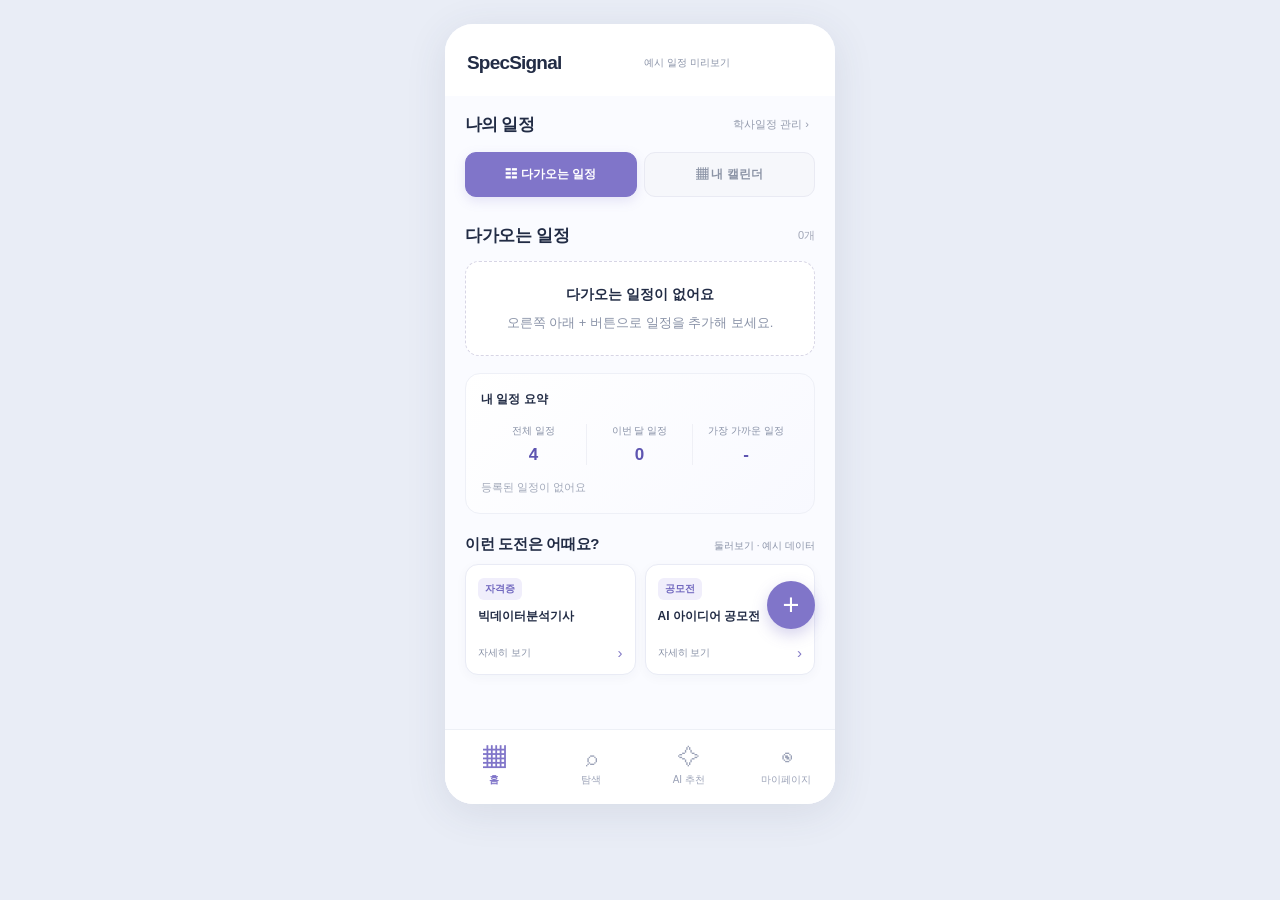
==== pages/SpecSignal_11.10.html @ 3e45f003 "Add files via upload" ====
<!DOCTYPE html>

<html lang="ko"><head><meta charset="utf-8"/><meta content="width=device-width,initial-scale=1,viewport-fit=cover" name="viewport"/><title>SpecSignal | 모바일 프로토타입</title>
<style>
:root{--bg:#f7f8fc;--white:#fff;--ink:#25263c;--muted:#7a7d91;--primary:#6e67bb;--soft:#efedfa;--border:#e8e9f1;--danger:#b64d5d;--shadow:0 5px 18px #3b38600b}*{box-sizing:border-box}html,body{margin:0;min-height:100%;font-family:system-ui,-apple-system,'Malgun Gothic',sans-serif;color:var(--ink);background:#fff}button,input,textarea,select{font:inherit}button{cursor:pointer}button:disabled{opacity:.5;cursor:not-allowed}.app{max-width:520px;height:100dvh;min-height:520px;margin:auto;background:var(--bg);display:flex;flex-direction:column;overflow:hidden}.top{background:white;display:flex;align-items:center;justify-content:space-between;min-height:60px;padding:0 19px;border-bottom:1px solid var(--border);flex-shrink:0}.brand{font-size:19px;font-weight:850;letter-spacing:-.8px;color:#514a9d}.top-actions{display:flex;align-items:center;gap:10px}.top-btn{background:transparent;border:0;color:#55536d;font-size:13px;padding:7px}.main{flex:1;overflow-y:auto;overscroll-behavior:contain;padding:22px 18px 30px}.page{display:none;animation:appear .16s ease}.page.active{display:block}@keyframes appear{from{opacity:.4;transform:translateY(4px)}to{opacity:1;transform:none}}.bottom{flex-shrink:0;display:grid;grid-template-columns:repeat(4,1fr);height:72px;background:white;border-top:1px solid var(--border);padding-bottom:env(safe-area-inset-bottom)}.bottom button{border:0;background:white;color:#8c8ca0;font-size:11px;display:flex;flex-direction:column;justify-content:center;align-items:center;gap:5px}.bottom button.active{color:var(--primary);font-weight:750}.bottom .symbol{font-size:22px;line-height:1}.bottom.hidden{display:none}h1{font-size:24px;letter-spacing:-.8px;margin:0 0 7px}h2{font-size:16px;margin:22px 0 11px;letter-spacing:-.3px}h3{font-size:15px;margin:6px 0}p{line-height:1.6}.muted{font-size:13px;color:var(--muted);margin:0 0 17px}.card{background:white;border:1px solid var(--border);border-radius:17px;padding:16px;margin:11px 0;box-shadow:var(--shadow)}.card p{font-size:13px;color:#6f7186;margin:7px 0}.field{display:block;font-size:12px;font-weight:700;margin:15px 0 7px}.input{display:block;width:100%;border:1px solid #dcdde9;background:white;border-radius:11px;min-height:45px;padding:11px 12px;color:var(--ink);outline:none}.input:focus{border-color:var(--primary);box-shadow:0 0 0 3px #6e67bb1a}textarea.input{min-height:86px;resize:vertical}.two{display:grid;grid-template-columns:1fr 1fr;gap:10px}.btn{border:0;border-radius:11px;padding:12px 15px;font-weight:750;font-size:13px;background:var(--primary);color:white}.btn.alt{background:var(--soft);color:#565098}.btn.line{border:1px solid var(--border);background:white;color:#55556c}.btn.danger{background:#fff1f2;color:var(--danger)}.btn.small{padding:9px 11px;font-size:12px}.btn.full{width:100%;margin-top:12px}.row{display:flex;align-items:center;gap:8px;flex-wrap:wrap}.between{justify-content:space-between}.tag{display:inline-flex;background:var(--soft);color:#625ba7;border-radius:7px;padding:5px 8px;font-size:11px;font-weight:700}.tag.gray{background:#f1f1f5;color:#77788c}.tag.warn{background:#fff2ed;color:#ac664f}.meta{font-size:12px;color:var(--muted)}.tabs{display:grid;grid-template-columns:1fr 1fr;background:#edecf5;border-radius:12px;padding:4px;gap:4px;margin:17px 0}.tabs button{border:0;background:transparent;border-radius:9px;padding:11px;color:#74728c;font-size:13px;font-weight:700}.tabs button.active{background:white;color:#554da3;box-shadow:0 1px 5px #0001}.item{display:flex;justify-content:space-between;gap:10px;align-items:flex-start}.item-content{min-width:0;flex:1}.item h3{line-height:1.4}.arrow{font-size:20px;color:#aaa6c9;align-self:center}.divider{height:1px;background:var(--border);margin:13px 0}.empty,.notice{border:1px dashed #d7d5e5;background:#fff;border-radius:14px;padding:21px 15px;text-align:center;color:var(--muted);font-size:13px;line-height:1.7;margin:14px 0}.empty strong,.notice strong{display:block;color:var(--ink);font-size:14px;margin-bottom:5px}.notice.error{border-color:#eac7cb;background:#fff8f8;color:#a05a64}.notice.loading{border-style:solid;background:#f1effc;color:#625ba7}.notice.success{border-style:solid;background:#f1f8f3;color:#467657}.mini{font-size:11px;color:var(--muted)}.cal-top{display:flex;align-items:center;justify-content:space-between;margin:12px 0}.cal-top strong{font-size:17px}.cal-grid{display:grid;grid-template-columns:repeat(7,1fr);gap:4px}.cal-head{text-align:center;font-size:11px;color:var(--muted);padding:7px 0}.cal-day{min-height:47px;border-radius:10px;background:#f9f9fc;text-align:center;padding:8px 2px;font-size:12px;border:1px solid transparent}.cal-day.today{border-color:#b9b4e5}.cal-day.has{background:#eeebfa;color:#5d56a4;font-weight:700}.cal-day .dots{display:flex;justify-content:center;gap:3px;margin-top:5px}.cal-day .dots i{width:5px;height:5px;background:#7c75c4;border-radius:50%}.cal-day .dots i.school{background:#a9aabc}.date-line{display:flex;justify-content:space-between;align-items:center;gap:10px;padding:11px 0;border-bottom:1px solid var(--border)}.date-line:last-child{border:0}.date-line strong{font-size:13px}.date-line .date{font-size:11px;color:var(--muted);margin-top:3px}.dday{font-size:12px;color:#645bad;font-weight:800;white-space:nowrap}.bubble{max-width:92%;padding:12px 13px;border-radius:14px;font-size:13px;line-height:1.6;margin:12px 0}.bubble.ai{background:white;border:1px solid var(--border);border-top-left-radius:4px}.bubble.user{background:#e8e5f9;margin-left:auto;border-bottom-right-radius:4px}.help{font-size:12px;color:var(--muted);margin-top:8px}.hide{display:none!important}.toast{position:fixed;left:50%;bottom:90px;transform:translateX(-50%);background:#302e47;color:white;padding:12px 18px;border-radius:12px;font-size:12px;max-width:90%;z-index:10;box-shadow:0 8px 30px #0002}.pill-button{border:1px solid var(--border);background:white;color:#65617e;border-radius:999px;padding:8px 12px;font-size:12px}.pill-button.active{background:var(--soft);color:var(--primary);border-color:#c7c3e6}.link{color:#6259ac;text-decoration:underline;text-underline-offset:3px;word-break:break-all}.inline-warning{color:var(--danger);font-size:12px;margin:8px 0}.info-strip{background:#f0eefb;color:#645da5;border-radius:12px;padding:12px;font-size:12px;line-height:1.6}.profile{display:flex;gap:12px;align-items:center;margin-bottom:16px}.avatar{background:#e9e6fa;border-radius:14px;padding:12px;color:#6359ad;font-size:23px}.small-muted{font-size:12px;color:var(--muted)}@media(min-width:600px){body{background:#f0f0f6}.app{box-shadow:0 0 40px #27244b12}}@media(max-width:360px){.main{padding:18px 13px}.btn{padding:11px}.cal-day{min-height:42px}}

/* SpecSignal combined final: screenshot #2 visuals + deployed prototype features */
:root{--bg:#fafbff;--white:#fff;--ink:#222c45;--muted:#8992a7;--primary:#8075c9;--soft:#f1effc;--border:#e9ebf4;--danger:#d96070;--shadow:0 4px 16px rgba(36,48,83,.045)}
html,body{background:#e9edf6;color:var(--ink);font-family:Pretendard,"Noto Sans KR",-apple-system,BlinkMacSystemFont,"Segoe UI","Malgun Gothic",sans-serif;font-size:14px}
button,input,select,textarea{font-family:inherit}button{transition:background .15s ease}button:focus-visible,input:focus-visible,textarea:focus-visible,select:focus-visible{outline:2px solid var(--primary);outline-offset:2px}
.app{width:100%;max-width:390px;min-height:100dvh;height:100dvh;background:var(--bg);box-shadow:0 8px 42px #34405c1b}
.top{min-height:72px;height:72px;background:#fff;border:0;padding:12px 22px 7px}
.brand{font-size:19px;color:var(--ink);font-weight:850;letter-spacing:-.8px}
.main{background:var(--bg);padding:17px 20px 88px}
.page h1{font-size:21px;color:var(--ink);margin:0 0 7px}
.page h2{font-size:16px;color:var(--ink)}.muted{color:var(--muted)}
.card{background:#fff;border:1px solid #eceef6;border-radius:16px;box-shadow:var(--shadow);padding:17px}
.btn{background:var(--primary);border-radius:11px;min-height:42px}.btn.alt{background:var(--soft);color:#6a5eb7}.btn.line{border:1px solid #e2e3f3;color:#6a5eb7}.btn.danger{background:#fff3f5;color:#d85d70}
.input{border:1px solid #e4e8f1;border-radius:11px}.input:focus{border-color:var(--primary);box-shadow:0 0 0 3px #8075c91b}
.home-intro{display:flex;align-items:center;justify-content:space-between;margin:0 0 16px;gap:12px}.home-intro h1{font-size:17px;margin:0}.text-action{border:0;background:none;color:#949bad;font-size:11px;white-space:nowrap}
.home-switch{display:grid;grid-template-columns:1fr 1fr;gap:7px;margin:0 0 27px;background:none;border:0;padding:0}
.home-switch button{min-height:45px;border:1px solid #e9eaf3;background:#f6f7fb;color:#8b93a5;border-radius:11px;font-size:12px;font-weight:750;padding:7px 4px;white-space:nowrap}
.home-switch button.active{background:var(--primary);border-color:var(--primary);color:white;box-shadow:0 4px 12px #8075c92c}
.home-section-head{display:flex;justify-content:space-between;align-items:center;margin-bottom:13px}.home-section-head h2{margin:0;font-size:17px}.soft-label{font-size:11px;color:#a1a6b7;background:transparent}
.schedule-list{display:grid;gap:9px;border:0;background:transparent;box-shadow:none;border-radius:0}
.schedule-item{display:flex;align-items:center;gap:12px;width:100%;min-height:67px;padding:12px 13px;background:#fff;border:1px solid #eff0f6;border-radius:13px;box-shadow:var(--shadow);text-align:left;margin-bottom:0}
.schedule-item:last-child{border-bottom:1px solid #eff0f6}
.schedule-dday{min-width:55px;border-radius:10px;background:var(--soft);color:#6259bd;font-size:14px;font-weight:850;padding:12px 5px;text-align:center}
.schedule-info{flex:1;min-width:0}.schedule-info strong{font-size:13px;color:var(--ink);display:block}.schedule-info small{font-size:11px;color:var(--muted);display:block;margin-top:5px}.schedule-chevron{color:#a7acc0;font-size:23px}
.summary-panel{background:linear-gradient(135deg,#fff,#f8f9ff);border:1px solid #eef0f7;border-radius:15px;margin-top:17px;padding:17px 15px;box-shadow:none}
.summary-panel h3{font-size:12px;margin:0 0 16px}.summary-metrics{display:grid;grid-template-columns:repeat(3,minmax(0,1fr));background:transparent;border:0;padding:0}.summary-metrics>div{text-align:center;min-width:0;border-right:1px solid #eff0f6;padding:0 2px}.summary-metrics>div:last-child{border:0}.summary-metrics small{font-size:10px;color:var(--muted);display:block}.summary-metrics strong{display:block;margin-top:7px;font-size:17px;color:#5e55b1}.summary-next{font-size:11px;color:#a1a8b9;margin:14px 0 0}
.floating-add{position:sticky;bottom:12px;display:block;margin:20px 0 0 auto;width:48px;height:48px;border:0;border-radius:50%;background:var(--primary);color:#fff;font-size:29px;box-shadow:0 6px 15px #7066c04a;z-index:2}
.calendar-shell{border:0;background:transparent;padding:0;box-shadow:none}.cal-top{margin:3px 0 23px}.cal-top strong{font-size:17px}.month-nav{border:0;background:none;color:#3d4660;font-size:25px;padding:2px 12px}
.cal-grid{gap:7px 0}.cal-head{font-size:11px;color:#8c94a8;padding-bottom:12px}.cal-grid>.cal-head:first-child{color:#ec7777}.cal-grid>.cal-head:nth-child(7){color:#697bc9}.cal-day{height:35px;min-height:35px;padding:4px 1px;background:transparent;border:0;border-radius:50%;font-size:12px;color:#39435c}.cal-day.today{border:1px solid #d6d4f0}.cal-day.selected{background:var(--primary);color:white;box-shadow:0 3px 9px #8075c947}.cal-day.has{background:transparent;color:#39435c}.cal-day.has.selected{background:var(--primary);color:white}.cal-day .dots{margin-top:2px}.cal-day .dots i{width:4px;height:4px;background:var(--primary)}.cal-day.selected .dots i{background:white}
.calendar-legend{display:flex;justify-content:center;gap:15px;margin-top:18px;color:var(--muted);font-size:10px}.calendar-legend .dot{display:inline-block;width:7px;height:7px;border-radius:50%;margin-right:4px}.calendar-legend .personal{background:var(--primary)}.calendar-legend .academic{background:#d2b879}
.selected-schedules{margin-top:24px;padding-top:15px;border-top:1px solid var(--border)}
.schedule-detail-card{background:white;border:1px solid #edf0f7;border-radius:17px;padding:22px 17px;box-shadow:var(--shadow)}.detail-kicker{color:#8b91a4}.schedule-kind{background:var(--soft);color:#756ac2;border-radius:20px;padding:5px 10px}.schedule-detail-line{border-color:#eef0f5}.schedule-actions .btn{border-radius:11px}
.tabs{background:#f3f4f8}.tabs button.active{color:#6e62bf}.tag{background:var(--soft);color:#756ac2}.pill-button.active{background:var(--soft);color:#756ac2}
.my-hero{display:flex;align-items:center;gap:14px;background:#f2f0fd;border:1px solid #e9e7f7;border-radius:16px;padding:19px;margin:17px 0}.my-avatar{display:grid;place-items:center;width:52px;height:52px;background:white;color:var(--primary);border-radius:14px;font-size:22px;font-weight:800}.my-hero p{font-size:12px;color:var(--muted);margin:5px 0 0}.my-info-grid{display:grid;grid-template-columns:1fr 1fr;gap:16px 12px;margin-top:16px}.my-info-grid span{display:block;color:var(--muted);font-size:11px;margin-bottom:5px}.my-info-grid strong{font-size:13px;overflow-wrap:anywhere}.my-stats{display:grid;grid-template-columns:repeat(3,minmax(0,1fr));gap:8px}.my-stats .card{text-align:center;padding:13px 5px}.my-stats span,.my-stats small{font-size:10px;color:var(--muted)}.my-stats strong{display:block;font-size:20px;color:#655ab2;margin:5px 0}
.chat-frame{border-color:#e9ebf4}.chat-messages .bubble.ai{background:#fff}.chat-messages .bubble.user{background:#eeecfa}.chat-spark{color:var(--primary)}
.bottom{height:75px;border-top:1px solid #edf0f6;box-shadow:none}.bottom button{font-size:10px;color:#9ba2b7;gap:4px}.bottom button.active{color:var(--primary)}.bottom .symbol{font-size:22px}
@media(min-width:500px){body{padding:24px}.app{height:780px;min-height:780px;border-radius:28px;overflow:hidden}.main{overflow-y:auto}}
@media(max-width:390px){.main{padding-left:17px;padding-right:17px}}
@media(max-width:360px){.main{padding-left:14px;padding-right:14px}.home-switch button{font-size:11px}}

/* AI 추천: 빠른 질문 버튼과 입력창 스타일 정리 */
#ai .chat-frame{overflow:hidden}
#ai .chat-note{display:flex;align-items:center;gap:9px;flex-wrap:wrap;padding:12px 14px 0;color:var(--muted);font-size:12px}
#ai .chat-suggestions{display:flex;flex-wrap:wrap;gap:8px;margin:12px 0 4px}
#ai .chat-suggestions button{appearance:none;max-width:100%;border:1px solid #dcdcf0;background:#f7f6fd;color:#6159a5;border-radius:999px;padding:10px 13px;font-size:12px;font-weight:650;line-height:1.4;text-align:left;white-space:normal;cursor:pointer}
#ai .chat-suggestions button:hover{background:#eeecfa;border-color:#bcb5e5}
#ai .chat-suggestions button:focus-visible{outline:2px solid var(--primary);outline-offset:2px}
#ai .chat-compose{display:flex;align-items:flex-end;gap:9px;min-width:0}
#ai .chat-compose textarea{flex:1;min-width:0;resize:vertical}
#ai .chat-compose .btn{flex-shrink:0;white-space:nowrap;min-height:45px}
#ai .chat-answer .row{gap:7px}
#ai .chat-answer .row .btn{white-space:nowrap}
@media(max-width:360px){#ai .chat-compose{gap:6px}#ai .chat-compose .btn{padding:11px 10px}#ai .chat-suggestions button{font-size:11px}}

/* 홈: 일정 요약 아래 작은 발견 카드 */
.home-discover{margin-top:21px;margin-bottom:8px}
.home-discover-heading{display:flex;align-items:baseline;justify-content:space-between;gap:8px;margin-bottom:10px}
.home-discover-heading h2{margin:0;font-size:15px}
.home-discover-heading span{font-size:10px;color:var(--muted)}
.home-discover-grid{display:grid;grid-template-columns:repeat(2,minmax(0,1fr));gap:9px}
.home-discover-card{display:flex;flex-direction:column;align-items:flex-start;gap:8px;min-width:0;min-height:111px;padding:13px 12px;border:1px solid #e9ebf5;border-radius:13px;background:#fff;box-shadow:0 3px 12px rgba(36,43,71,.035);text-align:left;cursor:pointer;font:inherit}
.home-discover-card:focus-visible{outline:2px solid var(--primary);outline-offset:2px}
.home-discover-kind{font-size:10px;font-weight:750;color:#736ac0;background:#f0eefb;border-radius:6px;padding:4px 7px}
.home-discover-card strong{font-size:12px;line-height:1.4;color:var(--ink);overflow-wrap:anywhere}
.home-discover-foot{margin-top:auto;width:100%;display:flex;justify-content:space-between;gap:4px;align-items:center;color:var(--muted);font-size:10px}
.home-discover-foot b{color:#8278c5;font-size:15px;font-weight:500}
</style></head><body><div class="app"><header class="top"><span class="brand">SpecSignal</span><span style="font-size:10px;color:#8992a7">예시 일정 미리보기</span><div class="top-actions"></div></header><main class="main" id="scrollArea">
<section class="page active" id="profile"><h1>프로필 설정</h1><p class="muted">나에게 맞는 추천을 위해 기본 정보를 알려주세요.</p><div class="card"><label class="field" for="nickname">이름 또는 닉네임</label><input class="input" id="nickname" placeholder="표시할 이름 (선택)"/><label class="field" for="school">학교</label><input class="input" id="school" placeholder="학교명 입력"/><label class="field" for="major">전공 *</label><input class="input" id="major" placeholder="예: 인공지능소프트웨어"/><label class="field" for="career">관심 직무 *</label><input class="input" id="career" placeholder="예: 데이터 분석"/><div class="two"><div><label class="field" for="study">하루 공부시간</label><select class="input" id="study"><option>1시간</option><option selected="">2시간</option><option>3시간 이상</option></select></div><div><label class="field" for="period">준비기간 기준</label><select class="input" id="period"><option>최소</option><option selected="">평균</option><option>최대</option></select></div></div><p class="inline-warning hide" id="profileError">전공과 관심 직무를 입력해 주세요.</p><button class="btn full" onclick="saveProfile()">저장하고 시작하기</button></div></section>
<section class="page" id="home">
<div class="home-intro"><h1>나의 일정</h1><button class="text-action" onclick="navigate('academic')">학사일정 관리 ›</button></div>
<div aria-label="홈 화면 보기" class="home-switch" role="tablist">
<button aria-selected="true" class="active" id="upcomingTab" onclick="setHomeView('upcoming')" role="tab">☷  다가오는 일정</button>
<button aria-selected="false" id="calendarTab" onclick="setHomeView('calendar')" role="tab">▦  내 캘린더</button>
</div>
<div id="homeUpcomingPanel" role="tabpanel">
<div class="home-section-head"><div><h2>다가오는 일정</h2></div><span class="soft-label" id="upcomingLabel">0개</span></div>
<div id="upcoming"></div>
<div class="summary-panel"><h3>내 일정 요약</h3><div class="summary-metrics"><div><small>전체 일정</small><strong id="homeUpcomingCount">0</strong></div><div><small>이번 달 일정</small><strong id="homeMonthCount">0</strong></div><div><small>가장 가까운 일정</small><strong id="homeNextDDay">-</strong></div></div><p class="summary-next" id="homeNextTitle">일정을 추가해 보세요</p></div>
<div class="home-discover" aria-label="자격증과 공모전 둘러보기">
  <div class="home-discover-heading"><h2>이런 도전은 어때요?</h2><span>둘러보기 · 예시 데이터</span></div>
  <div class="home-discover-grid">
    <button type="button" class="home-discover-card" onclick="openDetail('cert-2','home')"><span class="home-discover-kind">자격증</span><strong>빅데이터분석기사</strong><span class="home-discover-foot">자세히 보기 <b aria-hidden="true">›</b></span></button>
    <button type="button" class="home-discover-card" onclick="openDetail('comp-1','home')"><span class="home-discover-kind">공모전</span><strong>AI 아이디어 공모전</strong><span class="home-discover-foot">자세히 보기 <b aria-hidden="true">›</b></span></button>
  </div>
</div>
</div>
<div class="hide" id="homeCalendarPanel" role="tabpanel">
<div class="calendar-shell"><div class="cal-top"><button aria-label="이전 달" class="month-nav" onclick="changeMonth(-1)">‹</button><strong id="monthLabel"></strong><button aria-label="다음 달" class="month-nav" onclick="changeMonth(1)">›</button></div><div class="cal-grid" id="calendar"></div><div class="calendar-legend"><span><i class="dot personal"></i> 내 일정</span><span><i class="dot academic"></i> 학사일정</span></div></div>
<div class="selected-schedules"><div class="home-section-head"><h2 id="selectedDayLabel">선택한 날짜</h2><span class="soft-label" id="selectedDayCount">0개</span></div><div id="selectedDayEvents"></div></div>
</div>
<button aria-label="일정 추가" class="floating-add" onclick="openEvent()">+</button>
</section>
<section class="page" id="explore"><h1>자격증·공모전 탐색</h1><p class="muted">관심 분야의 항목을 찾아보고 상세정보를 확인하세요.</p><div class="tabs"><button class="active" id="certTab" onclick="setCategory('cert')">자격증</button><button id="compTab" onclick="setCategory('comp')">공모전</button></div><input class="input" id="search" oninput="renderExplore()" placeholder="이름 또는 분야 검색"/><div id="exploreResults"></div><button class="btn alt full" id="submitCompetition" onclick="navigate('submission')">＋ 공모전 등록 제안</button></section>
<section class="page" id="detail"><button class="top-btn" onclick="navigate(lastDetailSource)">‹ 돌아가기</button><div id="detailContent"></div><div class="row" style="margin-top:15px"><button class="btn alt" id="bookmarkDetail" onclick="toggleBookmark(selectedId)">☆ 관심 저장</button><button class="btn" onclick="openEvent(selectedId)">＋ 일정 추가</button></div></section>
<section class="page" id="ai">
<h1>SpecSignal Bot</h1>
<div class="chat-frame">
<div class="chat-note"><span class="tag warn">예시 데이터</span><span>실제 AI 연결 전 체험 화면입니다.</span></div>
<div class="chat-messages" id="chatMessages">
<div class="bubble ai">안녕하세요! 어떤 도전을 준비하고 있나요?<br/>관심 분야와 준비 가능한 기간을 알려주세요.</div>
<div class="chat-suggestions">
<button onclick="askSuggestion('전공에 맞는 자격증 추천해줘')">전공에 맞는 자격증</button>
<button onclick="askSuggestion('이번 학기에 준비할 공모전 추천해줘')">학기 중 준비할 공모전</button>
</div>
</div>
<div class="chat-compose"><textarea class="input" id="aiQuestion" placeholder="예: 데이터 분야 자격증을 60일 안에 준비하고 싶어" rows="2"></textarea><button class="btn" onclick="runRecommendation()">보내기 ↑</button></div>
</div>
<div class="card recommendation-profile"><div class="row between"><h2>현재 추천 조건</h2><button class="btn line small" onclick="editMyProfile()">수정</button></div><p id="aiProfile"></p><p class="small-muted">학사일정이 확인되지 않으면 추천 판단에 반영하지 않습니다.</p></div>
</section>
<section class="page" id="mypage">
<div class="eyebrow">MY SPACE / ACCOUNT</div>
<h1>마이페이지</h1>
<p class="muted">나의 정보와 준비 현황을 한곳에서 확인해요.</p>
<div class="my-hero">
<div class="my-avatar">S</div>
<div><strong id="myDisplayName">SpecSignal 사용자</strong><p id="mySubtitle">나의 다음 가능성을 준비하고 있어요.</p></div>
</div>
<div class="card">
<div class="row between"><h2 class="my-card-heading">기본 정보</h2><button class="btn line small" onclick="editMyProfile()">수정하기</button></div>
<div class="my-info-grid">
<div><span>학교</span><strong id="mySchool">미입력</strong></div>
<div><span>전공</span><strong id="myMajor">미입력</strong></div>
<div><span>관심 직무</span><strong id="myCareer">미입력</strong></div>
<div><span>하루 공부시간</span><strong id="myStudy">미입력</strong></div>
<div><span>준비기간 기준</span><strong id="myPeriod">미입력</strong></div>
</div>
</div>
<div class="my-stats">
<div class="card"><span>관심 항목</span><strong id="myBookmarkCount">0</strong><small>개 저장</small></div>
<div class="card"><span>내 일정</span><strong id="myEventCount">0</strong><small>개 등록</small></div>
<div class="card"><span>학사일정</span><strong id="myAcademicCount">0</strong><small>개 등록</small></div>
</div>
<div class="row between"><h2>관심 목록</h2><button class="btn line small" onclick="navigate('explore')">더 찾아보기</button></div>
<div class="tabs"><button class="active" id="myCertTab" onclick="setMyBookmarkKind('cert')">자격증</button><button id="myCompTab" onclick="setMyBookmarkKind('comp')">공모전</button></div>
<div id="bookmarksList"></div>
<div class="card">
<div class="row between"><div><h2 class="my-card-heading">학사일정 설정</h2><p class="small-muted">학교 일정 조회 또는 직접 입력</p></div><button class="btn alt small" onclick="navigate('academic')">설정하기</button></div>
</div>
</section>
<section class="page" id="scheduleDetail"><button class="back-link" onclick="navigate('home')">‹   내 일정으로</button><div class="schedule-detail-card"><span class="detail-kicker">일정 정보</span><span class="schedule-kind" id="scheduleType">내 일정</span><h1 id="scheduleTitle">일정</h1><div class="schedule-detail-line"><span>날짜</span><strong id="scheduleDate"></strong></div><div class="schedule-detail-line"><span>남은 기간</span><strong id="scheduleDday"></strong></div><div class="schedule-detail-line"><span>구분</span><strong id="scheduleCategory"></strong></div></div><div class="schedule-actions"><button class="btn full" onclick="editSelectedSchedule()">일정 수정</button><button class="btn line full" onclick="deleteSelectedSchedule()">일정 삭제</button></div></section><section class="page" id="event"><button class="top-btn" onclick="navigate(eventReturn)">‹ 돌아가기</button><h1 id="eventHeading">일정 추가</h1><p class="muted">캘린더에 표시할 개인 일정을 저장하세요.</p><div class="card"><label class="field" for="eventTitle">일정명 *</label><input class="input" id="eventTitle" placeholder="일정 이름"/><label class="field" for="eventType">일정 종류</label><select class="input" id="eventType"><option value="cert">자격증</option><option value="comp">공모전</option><option value="personal">개인 일정</option></select><label class="field" for="eventDate">날짜 *</label><input class="input" id="eventDate" type="date"/><p class="inline-warning hide" id="eventError">일정명과 날짜를 입력해 주세요.</p><button class="btn full" onclick="saveEvent()">일정 저장</button><button class="btn danger full hide" id="deleteEvent" onclick="removeEvent()">일정 삭제</button></div></section>
<section class="page" id="academic"><button class="top-btn" onclick="navigate('home')">‹ 홈으로</button><h1>학교 학사일정</h1><p class="muted">학교 학사일정을 확인하고 필요한 날짜를 직접 등록할 수 있어요.</p><label class="field" for="academicSchool">학교</label><input class="input" id="academicSchool" placeholder="학교명 입력"/><label class="field" for="academicYear">학년도</label><select class="input" id="academicYear"><option>2026</option><option>2027</option></select><button class="btn full" onclick="loadAcademic()">학사일정 조회</button><div id="academicResult"></div><div class="hide" id="academicManual"><h2>학사일정 직접 입력</h2><div class="card"><label class="field" for="academicTitle">일정명 *</label><input class="input" id="academicTitle" placeholder="예: 기말고사 기간"/><label class="field" for="academicDate">시작 날짜 *</label><input class="input" id="academicDate" type="date"/><p class="inline-warning hide" id="academicError">일정명과 날짜를 입력해 주세요.</p><button class="btn full" onclick="saveAcademic()">학사일정 저장</button></div></div><div id="academicSaved"></div></section>
<section class="page" id="submission"><button class="top-btn" onclick="navigate('explore')">‹ 탐색으로</button><h1>공모전 등록 제안</h1><p class="muted">공식 공고를 제안하면 검수 후 공개할 수 있어요.</p><div class="card"><label class="field" for="submissionUrl">공식 공고 URL</label><input class="input" id="submissionUrl" placeholder="https://..." type="url"/><label class="field" for="submissionName">공모전명</label><input class="input" id="submissionName" placeholder="공모전 공식 명칭"/><label class="field" for="submissionFile">공고 파일 (PDF·이미지)</label><input accept=".pdf,image/*" class="input" id="submissionFile" type="file"/><div class="info-strip" style="margin-top:14px">제출한 공고는 검수 대기 상태로 표시됩니다. 현재는 실제 서버로 전송되지 않습니다.</div><button class="btn full" onclick="demoSubmit()">검수 요청</button><div id="submissionResult"></div></div></section>
</main><nav class="bottom hidden" id="bottom"><button data-page="home" onclick="navigate('home')"><span class="symbol">▦</span>홈</button><button data-page="explore" onclick="navigate('explore')"><span class="symbol">⌕</span>탐색</button><button data-page="ai" onclick="navigate('ai')"><span class="symbol">✧</span>AI 추천</button><button data-page="mypage" onclick="navigate('mypage')"><span class="symbol">◉</span>마이페이지</button></nav></div><div class="toast hide" id="toast" role="status"></div>
<script>
'use strict';
const $=id=>document.getElementById(id),storeKey='specsignal-prototype-v1';
const catalog=[{id:'cert-1',kind:'cert',title:'정보처리기사',category:'정보기술',description:'소프트웨어 개발 및 정보시스템 관련 국가기술자격입니다.',eligibility:'응시자격은 공식 안내에서 확인해 주세요.',deadline:'미확인',exam:'미확인',url:'https://www.q-net.or.kr/'},{id:'cert-2',kind:'cert',title:'빅데이터분석기사',category:'데이터 분석',description:'빅데이터 분석 관련 국가기술자격입니다.',eligibility:'응시자격은 공식 안내에서 확인해 주세요.',deadline:'미확인',exam:'미확인',url:'https://www.q-net.or.kr/'},{id:'comp-1',kind:'comp',title:'AI 아이디어 공모전 (예시)',category:'인공지능',description:'AI 활용 아이디어를 제안하는 가상 공모전 예시입니다.',eligibility:'예시 항목으로 실제 참가 자격이 없습니다.',deadline:'미확인',exam:'미확인',url:''},{id:'comp-2',kind:'comp',title:'캠퍼스 서비스 기획 공모전 (예시)',category:'서비스 기획',description:'대학생 대상 서비스 기획을 주제로 한 가상 공모전 예시입니다.',eligibility:'예시 항목으로 실제 참가 자격이 없습니다.',deadline:'미확인',exam:'미확인',url:''}];
const defaults={profile:{nickname:'미리보기 사용자',school:'',major:'인공지능소프트웨어',career:'데이터 분석',study:'2시간',period:'평균'},bookmarks:[],events:[{id:'preview-1',title:'자격증 시험',date:'2026-11-13',type:'cert'},{id:'preview-2',title:'공모전 제출',date:'2026-11-17',type:'comp'},{id:'preview-3',title:'면접 준비',date:'2026-11-22',type:'personal'},{id:'preview-4',title:'포트폴리오 완성',date:'2026-11-30',type:'personal'}],academic:[]};let data=load(),page='profile',category='cert',selectedId='cert-1',lastDetailSource='explore',editingId=null,eventReturn='home',viewDate=new Date();viewDate.setDate(1);let academicAttempt=0,profileReturn='home',myBookmarkKind='cert',homeView='upcoming',selectedDay=null,selectedScheduleId=null,editingAcademic=false;
function load(){try{let raw=JSON.parse(localStorage.getItem(storeKey));if(raw&&typeof raw==='object')return {...defaults,...raw}}catch(e){}return structuredClone(defaults)}function persist(){try{localStorage.setItem(storeKey,JSON.stringify(data))}catch(e){}}function escapeHTML(v){return String(v??'').replace(/[&<>"']/g,c=>({'&':'&amp;','<':'&lt;','>':'&gt;','"':'&quot;',"'":'&#39;'}[c]))}function toast(s){$('toast').textContent=s;$('toast').classList.remove('hide');clearTimeout(toast.timer);toast.timer=setTimeout(()=>$('toast').classList.add('hide'),2300)}function navigate(to){if(!data.profile&&to!=='profile')to='profile';page=to;document.querySelectorAll('.page').forEach(x=>x.classList.toggle('active',x.id===to));$('bottom').classList.toggle('hidden',to==='profile');document.querySelectorAll('.bottom button').forEach(x=>x.classList.toggle('active',x.dataset.page===to));$('scrollArea').scrollTop=0;if(to==='home')renderHome();if(to==='explore')renderExplore();if(to==='detail')renderDetail();if(to==='ai')renderAiProfile();if(to==='mypage')renderMyPage();if(to==='academic')renderAcademic();if(to==='scheduleDetail')renderScheduleDetail();}
function saveProfile(){let major=$('major').value.trim(),career=$('career').value.trim();$('profileError').classList.toggle('hide',!!(major&&career));if(!major||!career)return;data.profile={nickname:$('nickname').value.trim(),school:$('school').value.trim(),major,career,study:$('study').value,period:$('period').value};persist();toast('정보가 저장되었어요');navigate(profileReturn==='mypage'?'mypage':'home');profileReturn='home'}
function setCategory(k){category=k;$('certTab').classList.toggle('active',k==='cert');$('compTab').classList.toggle('active',k==='comp');$('submitCompetition').classList.toggle('hide',k==='cert');renderExplore()}function renderExplore(){let q=$('search').value.trim().toLowerCase();let list=catalog.filter(x=>x.kind===category&&(x.title+x.category+x.description).toLowerCase().includes(q));$('exploreResults').innerHTML=list.length?list.map(x=>`<div class="card"><div class="item"><div class="item-content"><span class="tag">${x.kind==='cert'?'자격증':'공모전'}</span> <span class="tag gray">${escapeHTML(x.category)}</span> <span class="tag warn">예시 데이터</span><h3>${escapeHTML(x.title)}</h3><p>${escapeHTML(x.description)}</p><button class="btn alt small" onclick="openDetail('${x.id}','explore')">상세보기</button></div><span class="arrow">›</span></div></div>`).join(''):'<div class="empty"><strong>검색 결과가 없어요</strong>검색어를 바꿔 다시 찾아보세요.</div>'}
function openDetail(id,from){selectedId=id;lastDetailSource=from||page;navigate('detail')}function renderDetail(){let x=catalog.find(x=>x.id===selectedId);if(!x)return;let saved=data.bookmarks.includes(x.id);$('detailContent').innerHTML=`<div class="card"><span class="tag">${x.kind==='cert'?'국가자격증':'공모전'}</span> <span class="tag gray">${escapeHTML(x.category)}</span><span class="tag warn">예시 데이터</span><h1 style="margin-top:15px">${escapeHTML(x.title)}</h1><p>${escapeHTML(x.description)}</p><h2>주요 일정</h2><div class="date-line"><span>접수 마감</span><strong>${escapeHTML(x.deadline)}</strong></div><div class="date-line"><span>${x.kind==='cert'?'시험일':'제출일'}</span><strong>${escapeHTML(x.exam)}</strong></div><h2>응시·참가 조건</h2><p>${escapeHTML(x.eligibility)}</p><h2>공식 정보</h2>${x.url?`<a class="link" target="_blank" rel="noopener noreferrer" href="${x.url}">공식 안내 사이트 확인 ↗</a>`:'<p>실제 공식 원문이 없는 예시 항목입니다.</p>'}</div>`;$('bookmarkDetail').textContent=saved?'♥ 관심 저장됨':'☆ 관심 저장'}function toggleBookmark(id){if(data.bookmarks.includes(id)){data.bookmarks=data.bookmarks.filter(x=>x!==id);toast('관심 목록에서 해제했어요')}else{data.bookmarks.push(id);toast('관심 목록에 저장했어요')}persist();if(page==='detail')renderDetail();if(page==='mypage')renderMyPage()}function setMyBookmarkKind(k){myBookmarkKind=k;$('myCertTab').classList.toggle('active',k==='cert');$('myCompTab').classList.toggle('active',k==='comp');renderBookmarks()}
function renderMyPage(){const p=data.profile||{};$('myDisplayName').textContent=p.nickname||'SpecSignal 사용자';$('mySchool').textContent=p.school||'미입력';$('myMajor').textContent=p.major||'미입력';$('myCareer').textContent=p.career||'미입력';$('myStudy').textContent=p.study||'미입력';$('myPeriod').textContent=p.period||'미입력';$('myBookmarkCount').textContent=data.bookmarks.length;$('myEventCount').textContent=data.events.length;$('myAcademicCount').textContent=data.academic.length;renderBookmarks()}
function editMyProfile(){const p=data.profile||{};for(const k of ['nickname','school','major','career','study','period'])if($(k))$(k).value=p[k]||($(k).tagName==='SELECT'?$(k).options[0].value:'');profileReturn='mypage';navigate('profile')}
function renderBookmarks(){let list=data.bookmarks.map(id=>catalog.find(x=>x.id===id)).filter(x=>x&&x.kind===myBookmarkKind);$('bookmarksList').innerHTML=list.length?list.map(x=>`<div class="card"><span class="tag">${x.kind==='cert'?'자격증':'공모전'}</span><h3>${escapeHTML(x.title)}</h3><div class="row"><button class="btn alt small" onclick="openDetail('${x.id}','mypage')">상세보기</button><button class="btn line small" onclick="openEvent('${x.id}')">일정 추가</button><button class="btn line small" onclick="toggleBookmark('${x.id}')">저장 해제</button></div></div>`).join(''):'<div class="empty"><strong>저장한 항목이 없어요</strong>탐색 또는 AI 추천 화면에서 관심 항목을 저장해 보세요.</div>'}
function renderAiProfile(){$('aiProfile').textContent=`전공: ${data.profile.major} · 관심 직무: ${data.profile.career} · 하루 공부시간: ${data.profile.study} · 준비기간: ${data.profile.period}`}
function askSuggestion(text){$('aiQuestion').value=text;runRecommendation()}
function runRecommendation(){
 const q=$('aiQuestion').value.trim();
 if(!q){toast('추천받을 내용을 입력해 주세요.');return}
 const messages=$('chatMessages');
 const suggestions=messages.querySelector('.chat-suggestions');
 if(suggestions)suggestions.remove();
 messages.insertAdjacentHTML('beforeend',`<div class="bubble user">${escapeHTML(q)}</div><div class="bubble ai" id="aiTyping">추천 예시를 준비하고 있어요…</div>`);
 $('aiQuestion').value='';
 messages.scrollTop=messages.scrollHeight;
 const wantsComp=/공모전|아이디어|기획/.test(q);
 const x=catalog.find(i=>i.id===(wantsComp?'comp-1':'cert-1'));
 setTimeout(()=>{
   const loading=$('aiTyping');if(loading)loading.remove();
   messages.insertAdjacentHTML('beforeend',`<div class="chat-answer">
     <div class="bubble ai">현재 프로필의 <strong>${escapeHTML(data.profile.major)}</strong> 전공과 <strong>${escapeHTML(data.profile.career)}</strong> 관심 직무를 참고해 검토할 만한 항목을 준비했어요. 실제 추천 알고리즘이 아닌 고정 예시입니다.</div>
     <div class="card"><span class="tag warn">예시 데이터</span><span class="tag">${wantsComp?'공모전':'자격증'}</span><h3>${escapeHTML(x.title)}</h3>
     <p>${escapeHTML(x.description)}</p><p class="small-muted">하루 ${escapeHTML(data.profile.study)} 학습 기준 · 공식 일정과 참가·응시 자격은 직접 확인 필요</p>
     <div class="row"><button class="btn small" onclick="openDetail('${x.id}','ai')">상세보기</button><button class="btn alt small" onclick="toggleBookmark('${x.id}')">♡ 관심 저장</button><button class="btn line small" onclick="openEvent('${x.id}')">＋ 일정 추가</button></div></div></div>`);
   messages.scrollTop=messages.scrollHeight;
 },500);
}
function openEvent(itemId){eventReturn=page==='scheduleDetail'?'home':page;editingId=null;editingAcademic=false;$('eventHeading').textContent='일정 추가';$('eventTitle').value='';$('eventDate').value=selectedDay&&page==='home'&&homeView==='calendar'?selectedDay:'';$('eventType').value='personal';$('deleteEvent').classList.add('hide');$('eventError').classList.add('hide');if(itemId&&typeof itemId==='string'){let x=catalog.find(i=>i.id===itemId);if(x){$('eventTitle').value=x.title+' 일정';$('eventType').value=x.kind}}navigate('event')}
function editEvent(id){let x=data.events.find(e=>e.id===id);if(!x)return;eventReturn='home';editingId=id;editingAcademic=false;$('eventHeading').textContent='일정 수정';$('eventTitle').value=x.title;$('eventDate').value=x.date;$('eventType').value=x.type;$('deleteEvent').classList.remove('hide');$('eventError').classList.add('hide');navigate('event')}
function saveEvent(){let title=$('eventTitle').value.trim(),date=$('eventDate').value;if(!title||!date){$('eventError').classList.remove('hide');return}if(editingAcademic){data.academic=data.academic.map(x=>x.id===editingId?{...x,title,date}:x)}else{let obj={id:editingId||'event-'+Date.now(),title,date,type:$('eventType').value};if(editingId)data.events=data.events.map(x=>x.id===editingId?obj:x);else data.events.push(obj)}persist();editingId=null;editingAcademic=false;toast('일정을 저장했어요');navigate('home')}
function removeEvent(){if(editingAcademic)data.academic=data.academic.filter(x=>x.id!==editingId);else data.events=data.events.filter(x=>x.id!==editingId);persist();editingId=null;editingAcademic=false;toast('일정을 삭제했어요');navigate('home')}
function setHomeView(view){homeView=view;$('homeUpcomingPanel').classList.toggle('hide',view!=='upcoming');$('homeCalendarPanel').classList.toggle('hide',view!=='calendar');for(let [key,id] of [['upcoming','upcomingTab'],['calendar','calendarTab']]){$(id).classList.toggle('active',key===view);$(id).setAttribute('aria-selected',String(key===view))}renderHome()}
function showSchedule(id){selectedScheduleId=id;navigate('scheduleDetail')}
function scheduleById(id){return data.events.find(x=>x.id===id)||data.academic.find(x=>x.id===id)}
function renderScheduleDetail(){const x=scheduleById(selectedScheduleId);if(!x){navigate('home');return}const school=data.academic.some(a=>a.id===x.id);$('scheduleType').textContent=school?'학사일정':'내 일정';$('scheduleTitle').textContent=x.title;$('scheduleDate').textContent=x.date;$('scheduleDday').textContent=dday(x.date);$('scheduleCategory').textContent=school?'학교 학사일정':({cert:'자격증',comp:'공모전',personal:'개인 일정'}[x.type]||'개인 일정')}
function editSelectedSchedule(){const x=scheduleById(selectedScheduleId);if(!x)return;const school=data.academic.some(a=>a.id===x.id);if(!school){editEvent(x.id);return}editingId=x.id;editingAcademic=true;eventReturn='scheduleDetail';$('eventHeading').textContent='학사일정 수정';$('eventTitle').value=x.title;$('eventDate').value=x.date;$('eventType').value='personal';$('deleteEvent').classList.remove('hide');$('eventError').classList.add('hide');navigate('event')}
function deleteSelectedSchedule(){const x=scheduleById(selectedScheduleId);if(!x)return;if(!confirm('이 일정을 삭제할까요?'))return;data.events=data.events.filter(e=>e.id!==selectedScheduleId);data.academic=data.academic.filter(e=>e.id!==selectedScheduleId);persist();toast('일정을 삭제했어요');navigate('home')}
function changeMonth(n){viewDate.setMonth(viewDate.getMonth()+n);selectedDay=dateKey(viewDate.getFullYear(),viewDate.getMonth(),1);renderHome()}
function dateKey(y,m,d){return `${y}-${String(m+1).padStart(2,'0')}-${String(d).padStart(2,'0')}`}
function dday(date){let a=new Date(date+'T00:00:00'),b=new Date();b.setHours(0,0,0,0);let d=Math.round((a-b)/86400000);return d===0?'D-day':d>0?'D-'+d:'D+'+(-d)}
function scheduleItem(x){const school=!!x.schoolSchedule;const kind=school?'학사일정':({cert:'자격증',comp:'공모전',personal:'개인 일정'}[x.type]||'내 일정');return `<button class="schedule-item" onclick="showSchedule('${x.id}')"><span class="schedule-dday">${dday(x.date)}</span><span class="schedule-info"><strong>${escapeHTML(x.title)}</strong><small>${escapeHTML(x.date)} · ${kind}</small></span><span class="schedule-chevron">›</span></button>`}
function selectCalendarDay(key){selectedDay=key;renderHome()}
function renderHome(){const today=new Date(),todayKey=dateKey(today.getFullYear(),today.getMonth(),today.getDate());if(!selectedDay)selectedDay=todayKey;const combined=[...data.events.map(x=>({...x,schoolSchedule:false})),...data.academic.map(x=>({...x,schoolSchedule:true}))].sort((a,b)=>a.date.localeCompare(b.date));const upcoming=combined.filter(x=>x.date>=todayKey);$('homeUpcomingCount').textContent=combined.length;$('homeMonthCount').textContent=combined.filter(x=>x.date.slice(0,7)===todayKey.slice(0,7)).length;$('homeNextDDay').textContent=upcoming.length?dday(upcoming[0].date):'-';$('homeNextTitle').textContent=upcoming.length?upcoming[0].title:'등록된 일정이 없어요';$('upcomingLabel').textContent=upcoming.length+'개';$('upcoming').innerHTML=upcoming.length?`<div class="schedule-list">${upcoming.map(scheduleItem).join('')}</div>`:'<div class="empty"><strong>다가오는 일정이 없어요</strong>오른쪽 아래 + 버튼으로 일정을 추가해 보세요.</div>';
 const y=viewDate.getFullYear(),m=viewDate.getMonth(),start=new Date(y,m,1).getDay(),days=new Date(y,m+1,0).getDate();$('monthLabel').textContent=`${y}년 ${m+1}월`;let html=['일','월','화','수','목','금','토'].map(x=>`<span class="cal-head">${x}</span>`).join('');for(let i=0;i<start;i++)html+='<span></span>';for(let d=1;d<=days;d++){const key=dateKey(y,m,d),mine=data.events.some(x=>x.date===key),school=data.academic.some(x=>x.date===key);html+=`<button class="cal-day ${key===selectedDay?'selected':''} ${key===todayKey?'today':''}" onclick="selectCalendarDay('${key}')" aria-label="${key} 일정 보기" aria-pressed="${key===selectedDay}">${d}<span class="dots">${mine?'<i></i>':''}${school?'<i class="school"></i>':''}</span></button>`}$('calendar').innerHTML=html;const chosen=combined.filter(x=>x.date===selectedDay);const [yy,mm,dd]=selectedDay.split('-');$('selectedDayLabel').textContent=`${Number(mm)}월 ${Number(dd)}일 일정`;$('selectedDayCount').textContent=chosen.length+'개';$('selectedDayEvents').innerHTML=chosen.length?`<div class="schedule-list">${chosen.map(scheduleItem).join('')}</div>`:'<div class="empty">선택한 날짜에 등록된 일정이 없어요.</div>';
}
function renderAcademic(){$('academicSchool').value=data.profile?.school||'';$('academicResult').innerHTML='';$('academicManual').classList.add('hide');renderAcademicSaved()}function loadAcademic(){let school=$('academicSchool').value.trim();if(!school){$('academicResult').innerHTML='<div class="notice error"><strong>학교를 입력해 주세요</strong>학사일정을 조회할 학교명이 필요합니다.</div>';return}$('academicResult').innerHTML='<div class="notice loading"><strong>학사일정 조회 중</strong>학교 공식 자료를 확인하고 있어요.</div>';setTimeout(()=>{if(page!=='academic')return;$('academicResult').innerHTML='<div class="notice error"><strong>학사일정을 불러오지 못했어요</strong>학교 공식 학사일정을 가져올 수 없습니다. 다시 시도하거나 아래에서 일정을 직접 입력해 주세요.<div class="row" style="justify-content:center;margin-top:12px"><button class="btn alt small" onclick="loadAcademic()">다시 시도</button><button class="btn small" onclick="showAcademicManual()">직접 입력</button></div></div>'},650)}function showAcademicManual(){$('academicManual').classList.remove('hide');$('academicTitle').focus()}function saveAcademic(){let title=$('academicTitle').value.trim(),date=$('academicDate').value;if(!title||!date){$('academicError').classList.remove('hide');return}$('academicError').classList.add('hide');data.academic.push({id:'academic-'+Date.now(),title,date,school:$('academicSchool').value.trim()});persist();$('academicTitle').value='';$('academicDate').value='';toast('학사일정을 저장했어요');renderAcademicSaved()}function renderAcademicSaved(){$('academicSaved').innerHTML=data.academic.length?'<h2>직접 등록한 학사일정</h2><div class="card">'+data.academic.map(x=>`<div class="date-line"><div><strong>${escapeHTML(x.title)}</strong><div class="date">${escapeHTML(x.date)}</div></div><button class="btn line small" onclick="deleteAcademic('${x.id}')">삭제</button></div>`).join('')+'</div>':''}function deleteAcademic(id){data.academic=data.academic.filter(x=>x.id!==id);persist();renderAcademicSaved();toast('학사일정을 삭제했어요')}
function demoSubmit(){let name=$('submissionName').value.trim(),url=$('submissionUrl').value.trim(),file=$('submissionFile').files[0];if(!name||(!url&&!file)){$('submissionResult').innerHTML='<div class="notice error"><strong>필수 정보를 확인해 주세요</strong>공모전명과 공식 URL 또는 공고 파일이 필요합니다.</div>';return}if(url&&!/^https?:\/\//i.test(url)){$('submissionResult').innerHTML='<div class="notice error">http:// 또는 https://로 시작하는 주소를 입력해 주세요.</div>';return}$('submissionResult').innerHTML='<div class="notice"><strong>검수 대기 · 화면 예시</strong>입력 내용은 실제로 제출되지 않았습니다.</div>'}
(function init(){if(data.profile){$('nickname').value=data.profile.nickname||'';$('school').value=data.profile.school||'';$('major').value=data.profile.major||'';$('career').value=data.profile.career||'';$('study').value=data.profile.study||'2시간';$('period').value=data.profile.period||'평균';navigate('home')}else navigate('profile');renderExplore()})();

</script></body></html>
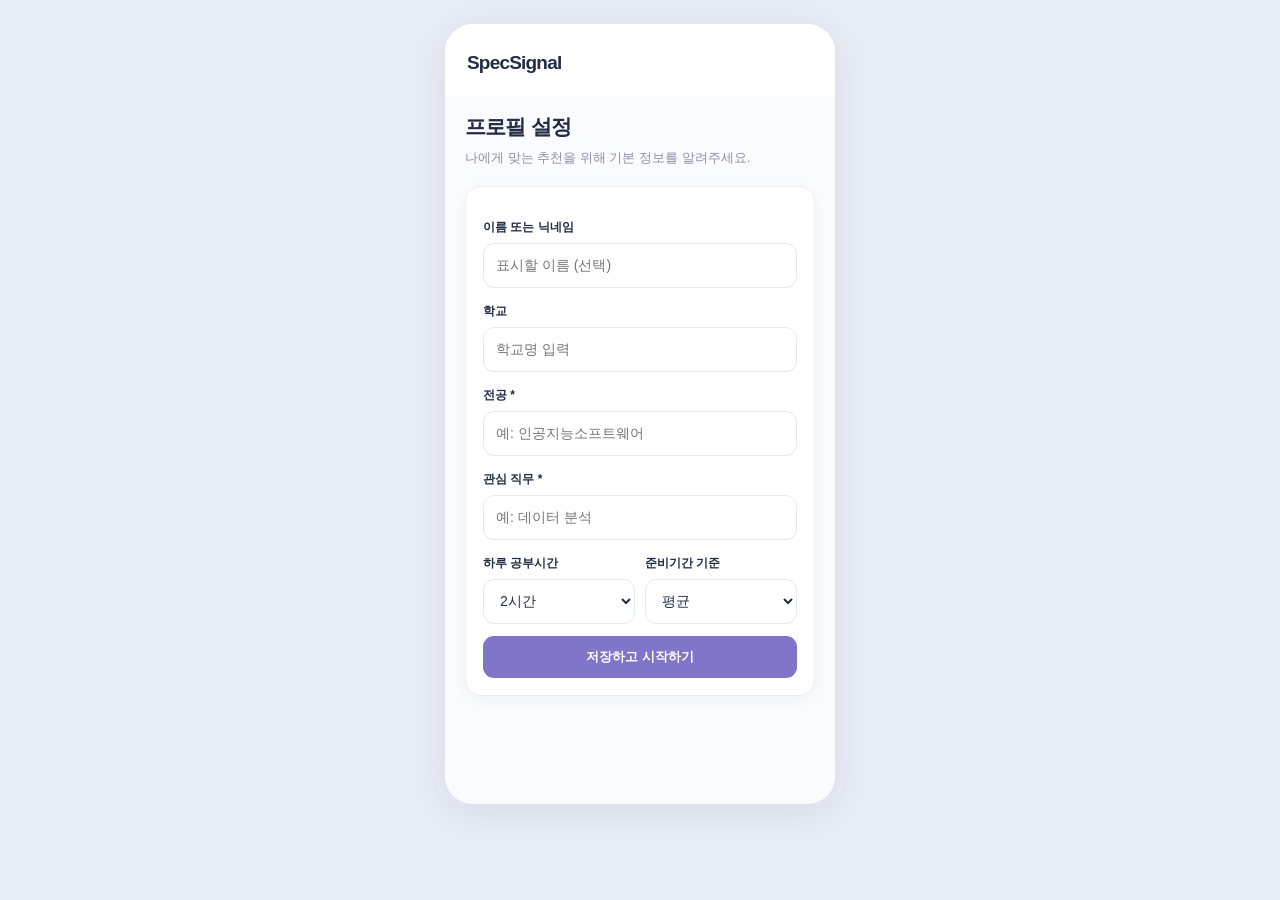
==== commit bba914c5: "Add files via upload" ====
--- a/pages/SpecSignal_11.10.html
+++ b/pages/SpecSignal_11.10.html
@@ -69,7 +69,7 @@
 .home-discover-card strong{font-size:12px;line-height:1.4;color:var(--ink);overflow-wrap:anywhere}
 .home-discover-foot{margin-top:auto;width:100%;display:flex;justify-content:space-between;gap:4px;align-items:center;color:var(--muted);font-size:10px}
 .home-discover-foot b{color:#8278c5;font-size:15px;font-weight:500}
-</style></head><body><div class="app"><header class="top"><span class="brand">SpecSignal</span><span style="font-size:10px;color:#8992a7">예시 일정 미리보기</span><div class="top-actions"></div></header><main class="main" id="scrollArea">
+</style></head><body><div class="app"><header class="top"><span class="brand">SpecSignal</span><div class="top-actions"></div></header><main class="main" id="scrollArea">
 <section class="page active" id="profile"><h1>프로필 설정</h1><p class="muted">나에게 맞는 추천을 위해 기본 정보를 알려주세요.</p><div class="card"><label class="field" for="nickname">이름 또는 닉네임</label><input class="input" id="nickname" placeholder="표시할 이름 (선택)"/><label class="field" for="school">학교</label><input class="input" id="school" placeholder="학교명 입력"/><label class="field" for="major">전공 *</label><input class="input" id="major" placeholder="예: 인공지능소프트웨어"/><label class="field" for="career">관심 직무 *</label><input class="input" id="career" placeholder="예: 데이터 분석"/><div class="two"><div><label class="field" for="study">하루 공부시간</label><select class="input" id="study"><option>1시간</option><option selected="">2시간</option><option>3시간 이상</option></select></div><div><label class="field" for="period">준비기간 기준</label><select class="input" id="period"><option>최소</option><option selected="">평균</option><option>최대</option></select></div></div><p class="inline-warning hide" id="profileError">전공과 관심 직무를 입력해 주세요.</p><button class="btn full" onclick="saveProfile()">저장하고 시작하기</button></div></section>
 <section class="page" id="home">
 <div class="home-intro"><h1>나의 일정</h1><button class="text-action" onclick="navigate('academic')">학사일정 관리 ›</button></div>
@@ -150,7 +150,7 @@
 'use strict';
 const $=id=>document.getElementById(id),storeKey='specsignal-prototype-v1';
 const catalog=[{id:'cert-1',kind:'cert',title:'정보처리기사',category:'정보기술',description:'소프트웨어 개발 및 정보시스템 관련 국가기술자격입니다.',eligibility:'응시자격은 공식 안내에서 확인해 주세요.',deadline:'미확인',exam:'미확인',url:'https://www.q-net.or.kr/'},{id:'cert-2',kind:'cert',title:'빅데이터분석기사',category:'데이터 분석',description:'빅데이터 분석 관련 국가기술자격입니다.',eligibility:'응시자격은 공식 안내에서 확인해 주세요.',deadline:'미확인',exam:'미확인',url:'https://www.q-net.or.kr/'},{id:'comp-1',kind:'comp',title:'AI 아이디어 공모전 (예시)',category:'인공지능',description:'AI 활용 아이디어를 제안하는 가상 공모전 예시입니다.',eligibility:'예시 항목으로 실제 참가 자격이 없습니다.',deadline:'미확인',exam:'미확인',url:''},{id:'comp-2',kind:'comp',title:'캠퍼스 서비스 기획 공모전 (예시)',category:'서비스 기획',description:'대학생 대상 서비스 기획을 주제로 한 가상 공모전 예시입니다.',eligibility:'예시 항목으로 실제 참가 자격이 없습니다.',deadline:'미확인',exam:'미확인',url:''}];
-const defaults={profile:{nickname:'미리보기 사용자',school:'',major:'인공지능소프트웨어',career:'데이터 분석',study:'2시간',period:'평균'},bookmarks:[],events:[{id:'preview-1',title:'자격증 시험',date:'2026-11-13',type:'cert'},{id:'preview-2',title:'공모전 제출',date:'2026-11-17',type:'comp'},{id:'preview-3',title:'면접 준비',date:'2026-11-22',type:'personal'},{id:'preview-4',title:'포트폴리오 완성',date:'2026-11-30',type:'personal'}],academic:[]};let data=load(),page='profile',category='cert',selectedId='cert-1',lastDetailSource='explore',editingId=null,eventReturn='home',viewDate=new Date();viewDate.setDate(1);let academicAttempt=0,profileReturn='home',myBookmarkKind='cert',homeView='upcoming',selectedDay=null,selectedScheduleId=null,editingAcademic=false;
+const defaults={profile:null,bookmarks:[],events:[],academic:[]};let data=load(),page='profile',category='cert',selectedId='cert-1',lastDetailSource='explore',editingId=null,eventReturn='home',viewDate=new Date();viewDate.setDate(1);let academicAttempt=0,profileReturn='home',myBookmarkKind='cert',homeView='upcoming',selectedDay=null,selectedScheduleId=null,editingAcademic=false;
 function load(){try{let raw=JSON.parse(localStorage.getItem(storeKey));if(raw&&typeof raw==='object')return {...defaults,...raw}}catch(e){}return structuredClone(defaults)}function persist(){try{localStorage.setItem(storeKey,JSON.stringify(data))}catch(e){}}function escapeHTML(v){return String(v??'').replace(/[&<>"']/g,c=>({'&':'&amp;','<':'&lt;','>':'&gt;','"':'&quot;',"'":'&#39;'}[c]))}function toast(s){$('toast').textContent=s;$('toast').classList.remove('hide');clearTimeout(toast.timer);toast.timer=setTimeout(()=>$('toast').classList.add('hide'),2300)}function navigate(to){if(!data.profile&&to!=='profile')to='profile';page=to;document.querySelectorAll('.page').forEach(x=>x.classList.toggle('active',x.id===to));$('bottom').classList.toggle('hidden',to==='profile');document.querySelectorAll('.bottom button').forEach(x=>x.classList.toggle('active',x.dataset.page===to));$('scrollArea').scrollTop=0;if(to==='home')renderHome();if(to==='explore')renderExplore();if(to==='detail')renderDetail();if(to==='ai')renderAiProfile();if(to==='mypage')renderMyPage();if(to==='academic')renderAcademic();if(to==='scheduleDetail')renderScheduleDetail();}
 function saveProfile(){let major=$('major').value.trim(),career=$('career').value.trim();$('profileError').classList.toggle('hide',!!(major&&career));if(!major||!career)return;data.profile={nickname:$('nickname').value.trim(),school:$('school').value.trim(),major,career,study:$('study').value,period:$('period').value};persist();toast('정보가 저장되었어요');navigate(profileReturn==='mypage'?'mypage':'home');profileReturn='home'}
 function setCategory(k){category=k;$('certTab').classList.toggle('active',k==='cert');$('compTab').classList.toggle('active',k==='comp');$('submitCompetition').classList.toggle('hide',k==='cert');renderExplore()}function renderExplore(){let q=$('search').value.trim().toLowerCase();let list=catalog.filter(x=>x.kind===category&&(x.title+x.category+x.description).toLowerCase().includes(q));$('exploreResults').innerHTML=list.length?list.map(x=>`<div class="card"><div class="item"><div class="item-content"><span class="tag">${x.kind==='cert'?'자격증':'공모전'}</span> <span class="tag gray">${escapeHTML(x.category)}</span> <span class="tag warn">예시 데이터</span><h3>${escapeHTML(x.title)}</h3><p>${escapeHTML(x.description)}</p><button class="btn alt small" onclick="openDetail('${x.id}','explore')">상세보기</button></div><span class="arrow">›</span></div></div>`).join(''):'<div class="empty"><strong>검색 결과가 없어요</strong>검색어를 바꿔 다시 찾아보세요.</div>'}
